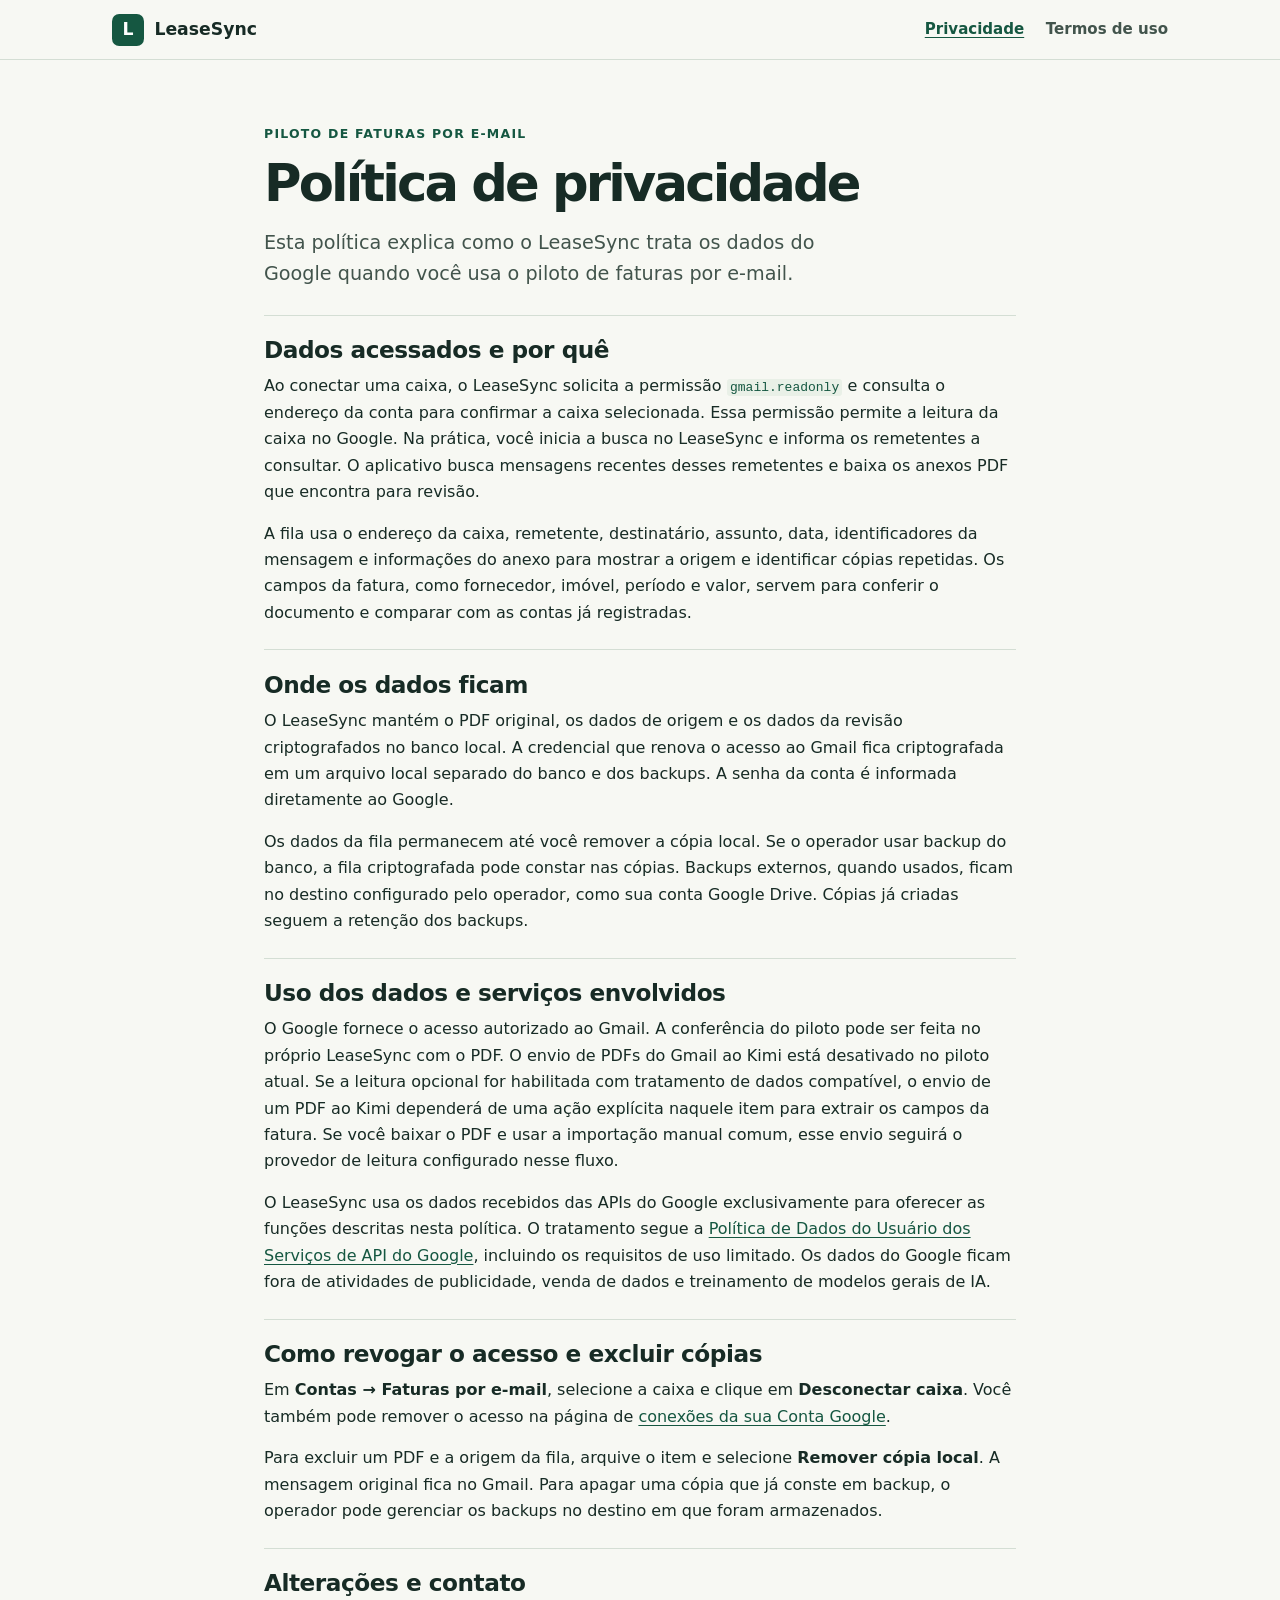
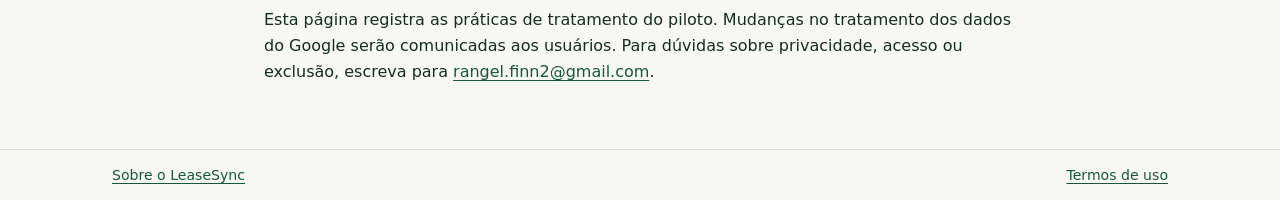
==== privacidade.html @ aabbc9a2 "Publish LeaseSync informational pages" ====
<!doctype html>
<html lang="pt-BR">
<head>
  <meta charset="utf-8">
  <meta name="viewport" content="width=device-width, initial-scale=1">
  <meta name="description" content="Quais dados do Gmail o LeaseSync acessa e como gerenciar a autorização e as cópias locais.">
  <title>LeaseSync · Política de privacidade</title>
  <link rel="stylesheet" href="style.css">
</head>
<body>
  <a class="skip" href="#conteudo">Ir para o conteúdo</a>
  <header class="site-header"><div class="frame header-inner">
    <a class="brand" href="index.html"><span class="brand-mark" aria-hidden="true">L</span> LeaseSync</a>
    <nav aria-label="Navegação principal"><a href="privacidade.html" aria-current="page">Privacidade</a><a href="termos.html">Termos de uso</a></nav>
  </div></header>
  <main id="conteudo" class="frame document">
    <div class="document-heading">
      <p class="eyebrow">Piloto de faturas por e-mail</p>
      <h1>Política de privacidade</h1>
      <p class="intro">Esta política explica como o LeaseSync trata os dados do Google quando você usa o piloto de faturas por e-mail.</p>
    </div>
    <section>
      <h2>Dados acessados e por quê</h2>
      <p>Ao conectar uma caixa, o LeaseSync solicita a permissão <code>gmail.readonly</code> e consulta o endereço da conta para confirmar a caixa selecionada. Essa permissão permite a leitura da caixa no Google. Na prática, você inicia a busca no LeaseSync e informa os remetentes a consultar. O aplicativo busca mensagens recentes desses remetentes e baixa os anexos PDF que encontra para revisão.</p>
      <p>A fila usa o endereço da caixa, remetente, destinatário, assunto, data, identificadores da mensagem e informações do anexo para mostrar a origem e identificar cópias repetidas. Os campos da fatura, como fornecedor, imóvel, período e valor, servem para conferir o documento e comparar com as contas já registradas.</p>
    </section>
    <section>
      <h2>Onde os dados ficam</h2>
      <p>O LeaseSync mantém o PDF original, os dados de origem e os dados da revisão criptografados no banco local. A credencial que renova o acesso ao Gmail fica criptografada em um arquivo local separado do banco e dos backups. A senha da conta é informada diretamente ao Google.</p>
      <p>Os dados da fila permanecem até você remover a cópia local. Se o operador usar backup do banco, a fila criptografada pode constar nas cópias. Backups externos, quando usados, ficam no destino configurado pelo operador, como sua conta Google Drive. Cópias já criadas seguem a retenção dos backups.</p>
    </section>
    <section>
      <h2>Uso dos dados e serviços envolvidos</h2>
      <p>O Google fornece o acesso autorizado ao Gmail. A conferência do piloto pode ser feita no próprio LeaseSync com o PDF. O envio de PDFs do Gmail ao Kimi está desativado no piloto atual. Se a leitura opcional for habilitada com tratamento de dados compatível, o envio de um PDF ao Kimi dependerá de uma ação explícita naquele item para extrair os campos da fatura. Se você baixar o PDF e usar a importação manual comum, esse envio seguirá o provedor de leitura configurado nesse fluxo.</p>
      <p>O LeaseSync usa os dados recebidos das APIs do Google exclusivamente para oferecer as funções descritas nesta política. O tratamento segue a <a href="https://developers.google.com/terms/api-services-user-data-policy#limited-use">Política de Dados do Usuário dos Serviços de API do Google</a>, incluindo os requisitos de uso limitado. Os dados do Google ficam fora de atividades de publicidade, venda de dados e treinamento de modelos gerais de IA.</p>
    </section>
    <section>
      <h2>Como revogar o acesso e excluir cópias</h2>
      <p>Em <strong>Contas → Faturas por e-mail</strong>, selecione a caixa e clique em <strong>Desconectar caixa</strong>. Você também pode remover o acesso na página de <a href="https://myaccount.google.com/connections">conexões da sua Conta Google</a>.</p>
      <p>Para excluir um PDF e a origem da fila, arquive o item e selecione <strong>Remover cópia local</strong>. A mensagem original fica no Gmail. Para apagar uma cópia que já conste em backup, o operador pode gerenciar os backups no destino em que foram armazenados.</p>
    </section>
    <section>
      <h2>Alterações e contato</h2>
      <p>Esta página registra as práticas de tratamento do piloto. Mudanças no tratamento dos dados do Google serão comunicadas aos usuários. Para dúvidas sobre privacidade, acesso ou exclusão, escreva para <a href="mailto:rangel.finn2@gmail.com">rangel.finn2@gmail.com</a>.</p>
    </section>
  </main>
  <footer class="site-footer"><div class="frame footer-inner"><a href="index.html">Sobre o LeaseSync</a><a href="termos.html">Termos de uso</a></div></footer>
</body>
</html>
---- style.css ----
:root {
  color-scheme: light;
  font-family: system-ui, -apple-system, "Segoe UI", sans-serif;
  color: #172b25;
  background: #f7f8f3;
  --muted: #42544c;
  --accent: #155741;
  --rule: #d4ded4;
}

* { box-sizing: border-box; }
body { margin: 0; line-height: 1.65; }
a { color: var(--accent); text-underline-offset: .18em; }
a:hover { text-decoration-thickness: .13em; }
a:focus-visible { outline: 3px solid #95620c; outline-offset: 4px; }
.skip { position: absolute; top: .8rem; left: 1rem; transform: translateY(-200%); padding: .5rem 1rem; background: #fff; z-index: 1; }
.skip:focus { transform: translateY(0); }
.frame { width: min(100% - 2.5rem, 66rem); margin-inline: auto; }
.site-header, .site-footer { border-block-end: 1px solid var(--rule); }
.header-inner, .footer-inner { display: flex; align-items: center; justify-content: space-between; gap: 1rem; flex-wrap: wrap; padding-block: .85rem; }
.brand { display: inline-flex; align-items: center; gap: .65rem; font-size: 1.08rem; font-weight: 750; color: #172b25; text-decoration: none; }
.brand-mark { display: grid; place-items: center; width: 2rem; height: 2rem; border-radius: .45rem; background: #155741; color: #fff; font-weight: 800; }
nav { display: flex; gap: .7rem 1.35rem; flex-wrap: wrap; }
nav a { color: var(--muted); font-size: .94rem; font-weight: 600; text-decoration: none; }
nav a:hover, nav a[aria-current="page"] { color: var(--accent); text-decoration: underline; }
.hero { display: grid; grid-template-columns: 1.15fr .85fr; gap: clamp(2rem, 6vw, 5rem); align-items: center; padding-block: clamp(2.8rem, 8vw, 6rem); }
.eyebrow { margin: 0 0 .75rem; color: var(--accent); font-weight: 750; font-size: .78rem; letter-spacing: .1em; text-transform: uppercase; }
h1, h2, p { margin-block-start: 0; }
h1 { margin-block-end: 1rem; font-size: clamp(2.2rem, 5.1vw, 4.2rem); letter-spacing: -.055em; line-height: 1.05; }
h2 { font-size: clamp(1.17rem, 2vw, 1.45rem); line-height: 1.25; letter-spacing: -.02em; margin-block-end: .6rem; }
p { margin-block-end: .95rem; }
.intro { color: var(--muted); font-size: clamp(1.05rem, 1.8vw, 1.2rem); max-width: 38rem; }
.button { display: inline-flex; align-items: center; gap: .6rem; margin-top: .5rem; padding: .65rem 1rem; color: #fff; background: var(--accent); border-radius: .4rem; text-decoration: none; font-weight: 650; }
.button:hover { text-decoration: underline; }
.process { padding: clamp(1.25rem, 4vw, 2rem); border: 1px solid var(--rule); border-radius: .85rem; background: #edf3eb; }
.process ol { list-style: none; padding: 0; margin: .7rem 0 0; }
.process li { display: grid; grid-template-columns: 2.2rem 1fr; gap: .75rem; padding-block: .8rem; border-block-start: 1px solid var(--rule); }
.process li:last-child { padding-bottom: 0; }
.process p { margin: .18rem 0 0; font-size: .95rem; color: var(--muted); }
.number { color: var(--accent); font-variant-numeric: tabular-nums; font-size: .87rem; font-weight: 750; }
.detail { border-block-start: 1px solid var(--rule); padding-block: 1.6rem 2.3rem; }
.detail p { max-width: 46rem; }
.site-footer { border-block-start: 1px solid var(--rule); border-block-end: 0; font-size: .88rem; color: var(--muted); }
.document { max-width: 47rem; padding-block: clamp(2.2rem, 6vw, 4rem) 2.5rem; }
.document h1 { font-size: clamp(2rem, 5vw, 3.2rem); }
.document section { border-block-start: 1px solid var(--rule); padding-block: 1.2rem .5rem; }
.document-heading { margin-bottom: 1.55rem; }
.document a, code { overflow-wrap: anywhere; }
code { color: var(--accent); background: #e9f0e7; border-radius: .2rem; padding: .08em .25em; }

@media (max-width: 44rem) {
  .hero { grid-template-columns: 1fr; }
}

@media (max-width: 24rem) {
  .frame { width: calc(100% - 1.6rem); }
  .header-inner { gap: .45rem 1rem; }
}
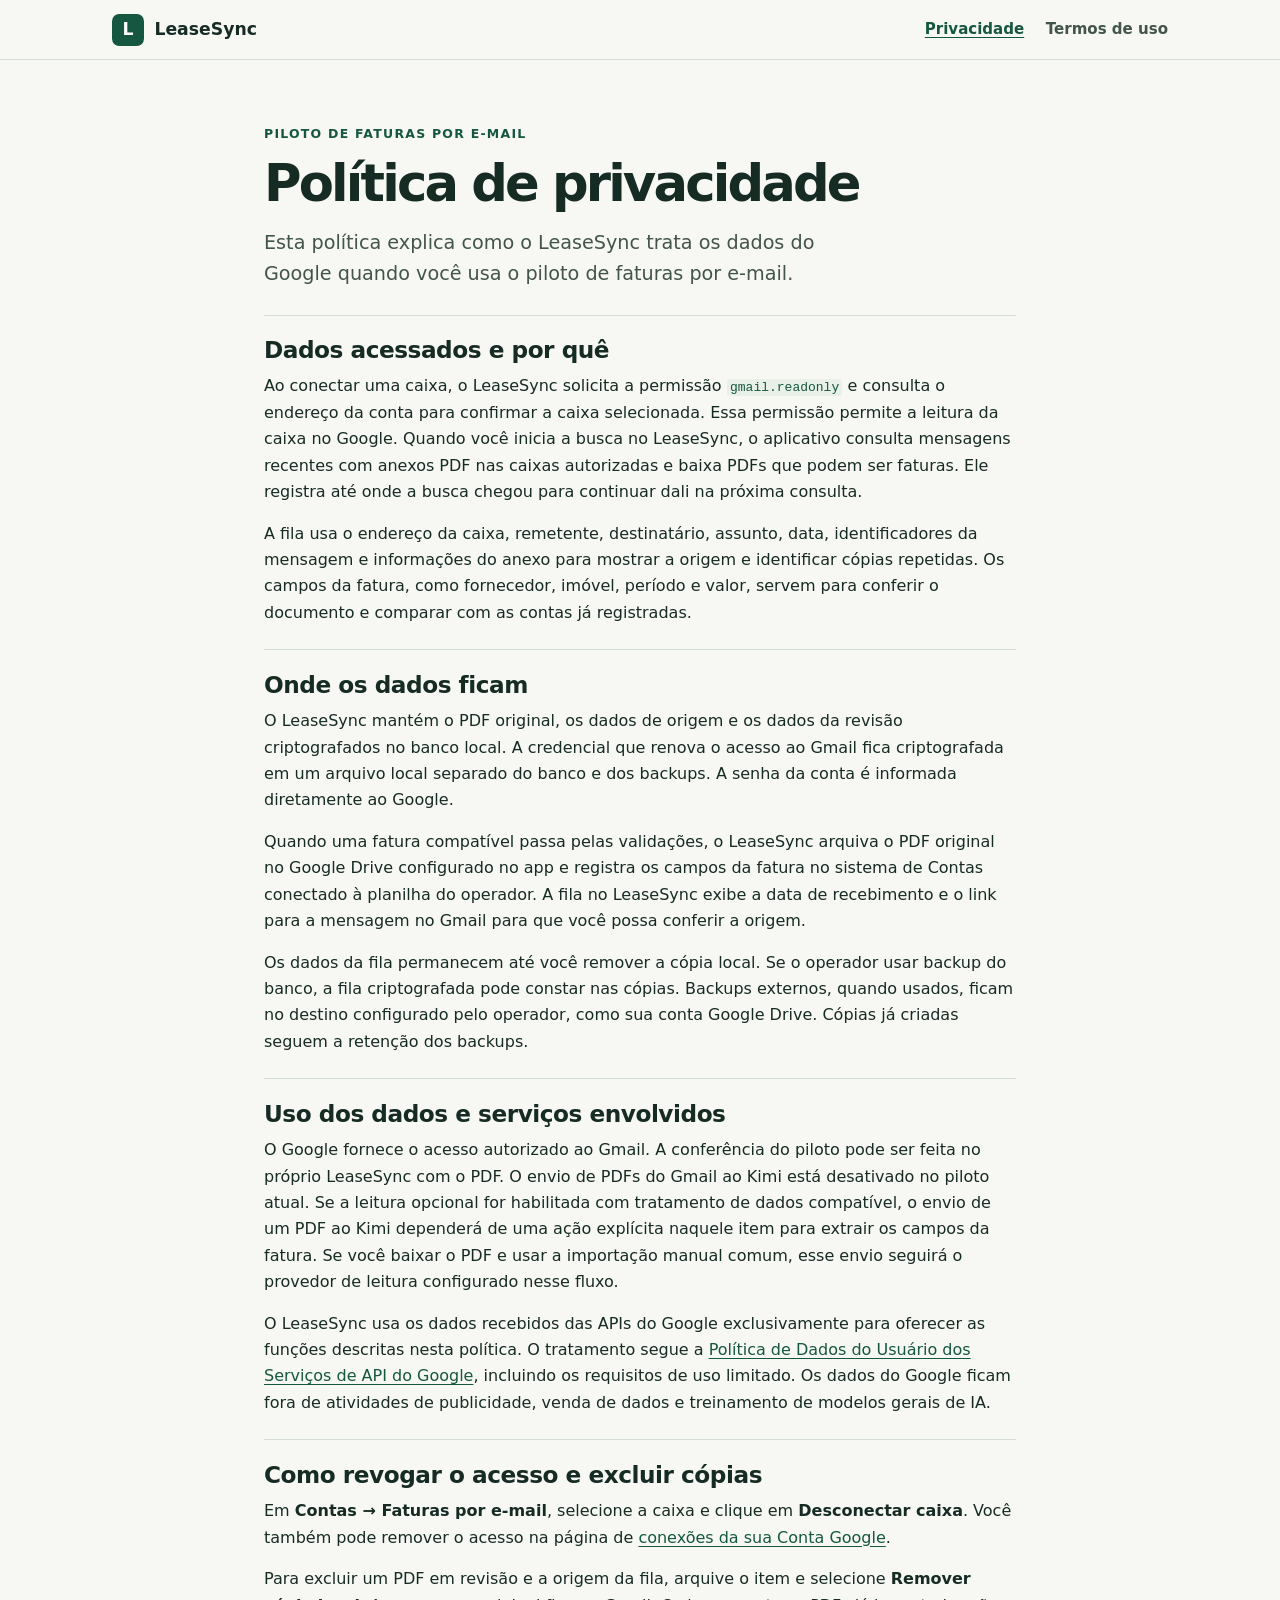
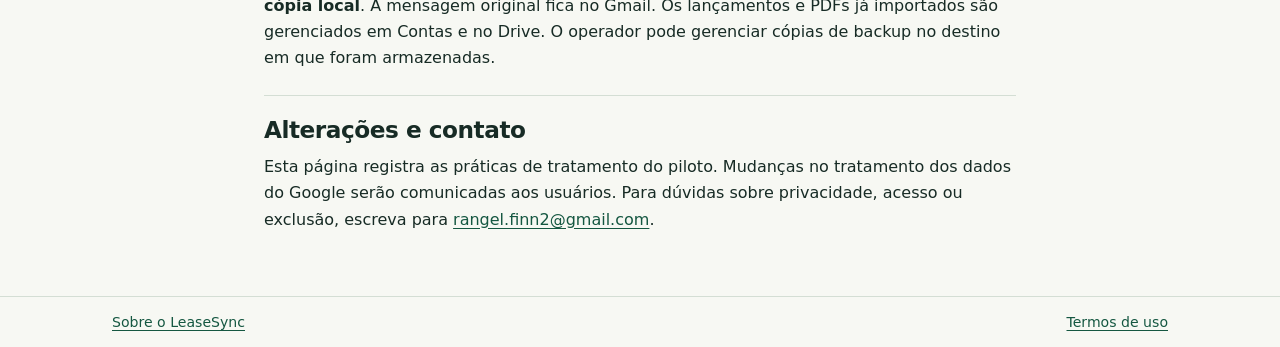
==== commit be763382: "Describe validated Gmail invoice imports" ====
--- a/privacidade.html
+++ b/privacidade.html
@@ -21,12 +21,13 @@
     </div>
     <section>
       <h2>Dados acessados e por quê</h2>
-      <p>Ao conectar uma caixa, o LeaseSync solicita a permissão <code>gmail.readonly</code> e consulta o endereço da conta para confirmar a caixa selecionada. Essa permissão permite a leitura da caixa no Google. Na prática, você inicia a busca no LeaseSync e informa os remetentes a consultar. O aplicativo busca mensagens recentes desses remetentes e baixa os anexos PDF que encontra para revisão.</p>
+      <p>Ao conectar uma caixa, o LeaseSync solicita a permissão <code>gmail.readonly</code> e consulta o endereço da conta para confirmar a caixa selecionada. Essa permissão permite a leitura da caixa no Google. Quando você inicia a busca no LeaseSync, o aplicativo consulta mensagens recentes com anexos PDF nas caixas autorizadas e baixa PDFs que podem ser faturas. Ele registra até onde a busca chegou para continuar dali na próxima consulta.</p>
       <p>A fila usa o endereço da caixa, remetente, destinatário, assunto, data, identificadores da mensagem e informações do anexo para mostrar a origem e identificar cópias repetidas. Os campos da fatura, como fornecedor, imóvel, período e valor, servem para conferir o documento e comparar com as contas já registradas.</p>
     </section>
     <section>
       <h2>Onde os dados ficam</h2>
       <p>O LeaseSync mantém o PDF original, os dados de origem e os dados da revisão criptografados no banco local. A credencial que renova o acesso ao Gmail fica criptografada em um arquivo local separado do banco e dos backups. A senha da conta é informada diretamente ao Google.</p>
+      <p>Quando uma fatura compatível passa pelas validações, o LeaseSync arquiva o PDF original no Google Drive configurado no app e registra os campos da fatura no sistema de Contas conectado à planilha do operador. A fila no LeaseSync exibe a data de recebimento e o link para a mensagem no Gmail para que você possa conferir a origem.</p>
       <p>Os dados da fila permanecem até você remover a cópia local. Se o operador usar backup do banco, a fila criptografada pode constar nas cópias. Backups externos, quando usados, ficam no destino configurado pelo operador, como sua conta Google Drive. Cópias já criadas seguem a retenção dos backups.</p>
     </section>
     <section>
@@ -37,7 +38,7 @@
     <section>
       <h2>Como revogar o acesso e excluir cópias</h2>
       <p>Em <strong>Contas → Faturas por e-mail</strong>, selecione a caixa e clique em <strong>Desconectar caixa</strong>. Você também pode remover o acesso na página de <a href="https://myaccount.google.com/connections">conexões da sua Conta Google</a>.</p>
-      <p>Para excluir um PDF e a origem da fila, arquive o item e selecione <strong>Remover cópia local</strong>. A mensagem original fica no Gmail. Para apagar uma cópia que já conste em backup, o operador pode gerenciar os backups no destino em que foram armazenados.</p>
+      <p>Para excluir um PDF em revisão e a origem da fila, arquive o item e selecione <strong>Remover cópia local</strong>. A mensagem original fica no Gmail. Os lançamentos e PDFs já importados são gerenciados em Contas e no Drive. O operador pode gerenciar cópias de backup no destino em que foram armazenadas.</p>
     </section>
     <section>
       <h2>Alterações e contato</h2>
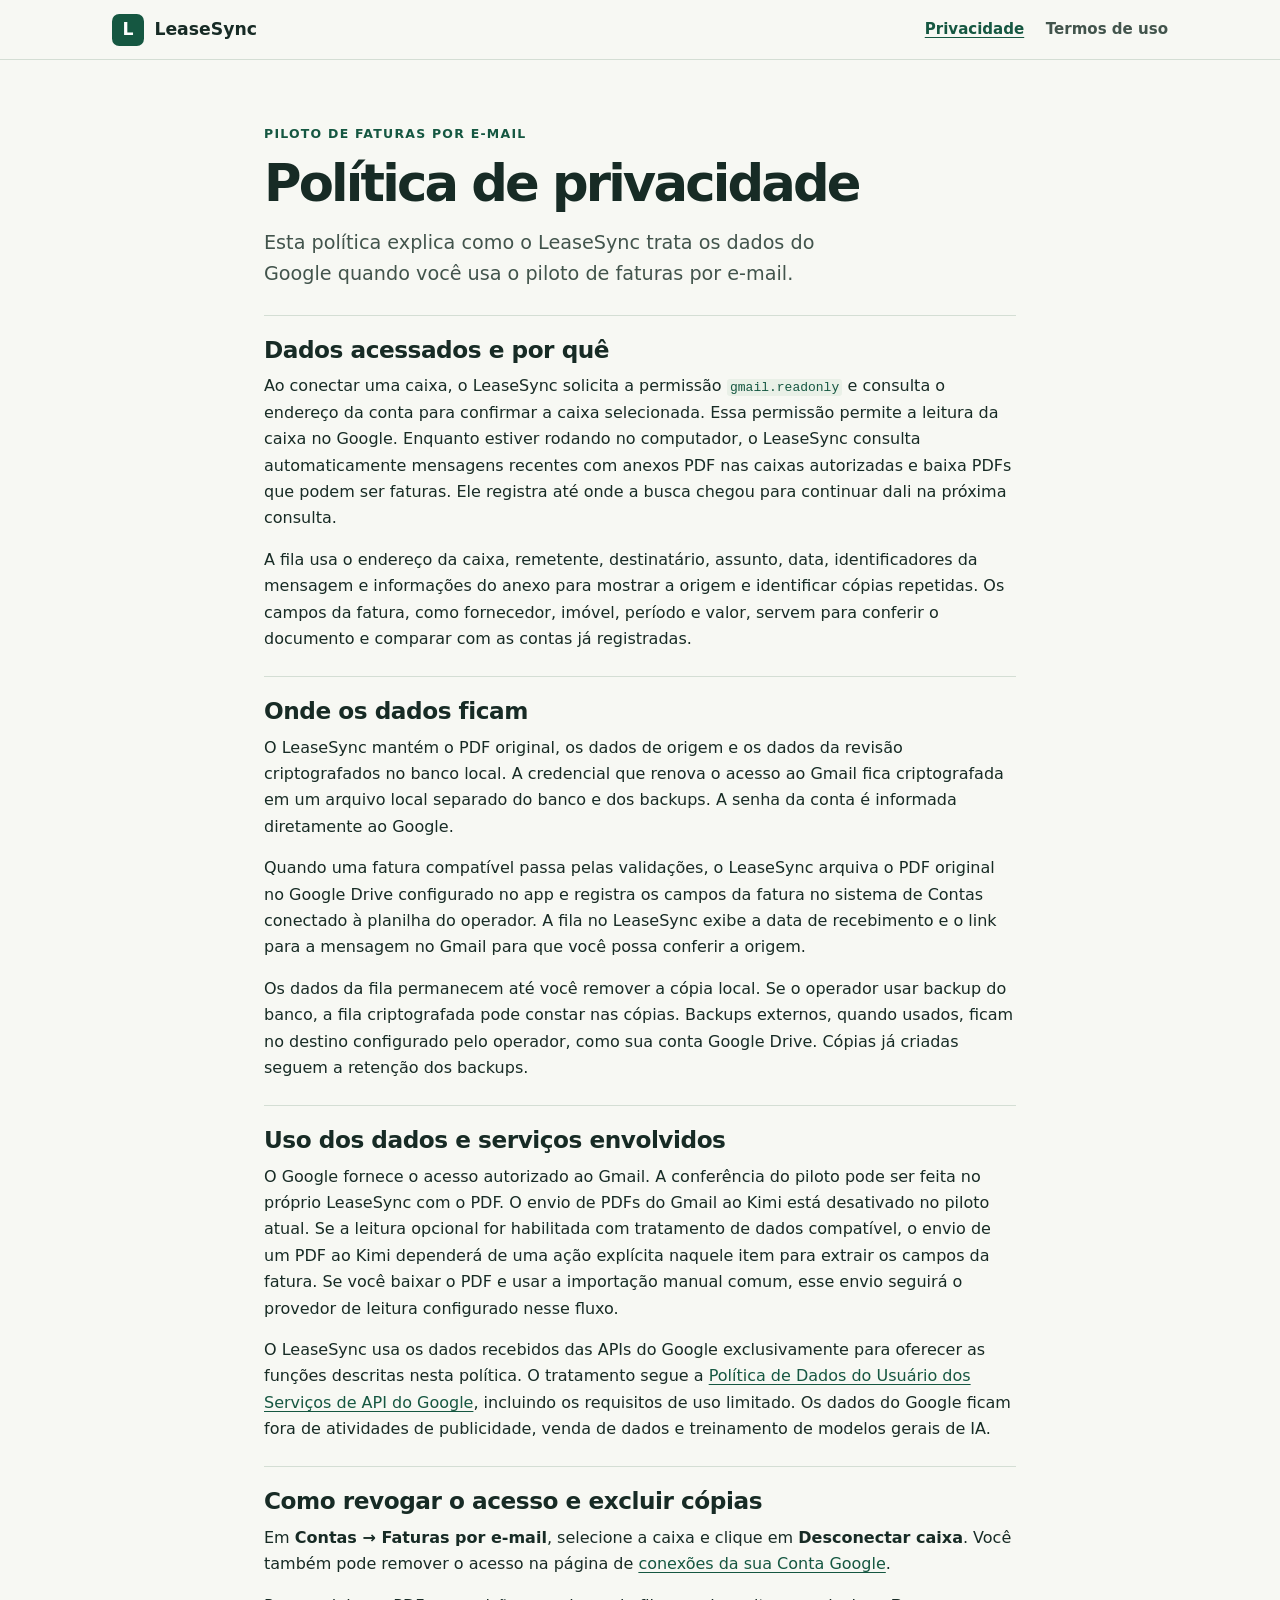
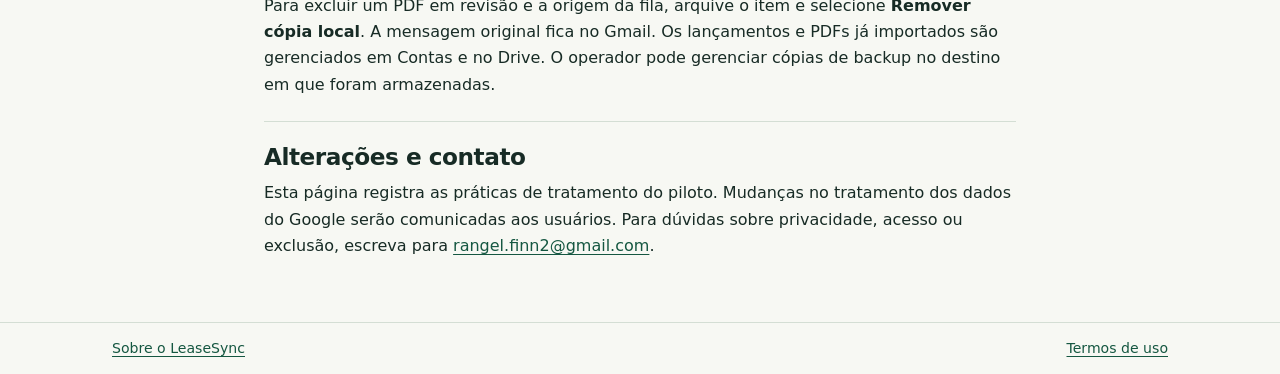
==== commit cefbc602: "Explain automatic invoice checks while LeaseSync runs" ====
--- a/privacidade.html
+++ b/privacidade.html
@@ -21,7 +21,7 @@
     </div>
     <section>
       <h2>Dados acessados e por quê</h2>
-      <p>Ao conectar uma caixa, o LeaseSync solicita a permissão <code>gmail.readonly</code> e consulta o endereço da conta para confirmar a caixa selecionada. Essa permissão permite a leitura da caixa no Google. Quando você inicia a busca no LeaseSync, o aplicativo consulta mensagens recentes com anexos PDF nas caixas autorizadas e baixa PDFs que podem ser faturas. Ele registra até onde a busca chegou para continuar dali na próxima consulta.</p>
+      <p>Ao conectar uma caixa, o LeaseSync solicita a permissão <code>gmail.readonly</code> e consulta o endereço da conta para confirmar a caixa selecionada. Essa permissão permite a leitura da caixa no Google. Enquanto estiver rodando no computador, o LeaseSync consulta automaticamente mensagens recentes com anexos PDF nas caixas autorizadas e baixa PDFs que podem ser faturas. Ele registra até onde a busca chegou para continuar dali na próxima consulta.</p>
       <p>A fila usa o endereço da caixa, remetente, destinatário, assunto, data, identificadores da mensagem e informações do anexo para mostrar a origem e identificar cópias repetidas. Os campos da fatura, como fornecedor, imóvel, período e valor, servem para conferir o documento e comparar com as contas já registradas.</p>
     </section>
     <section>
